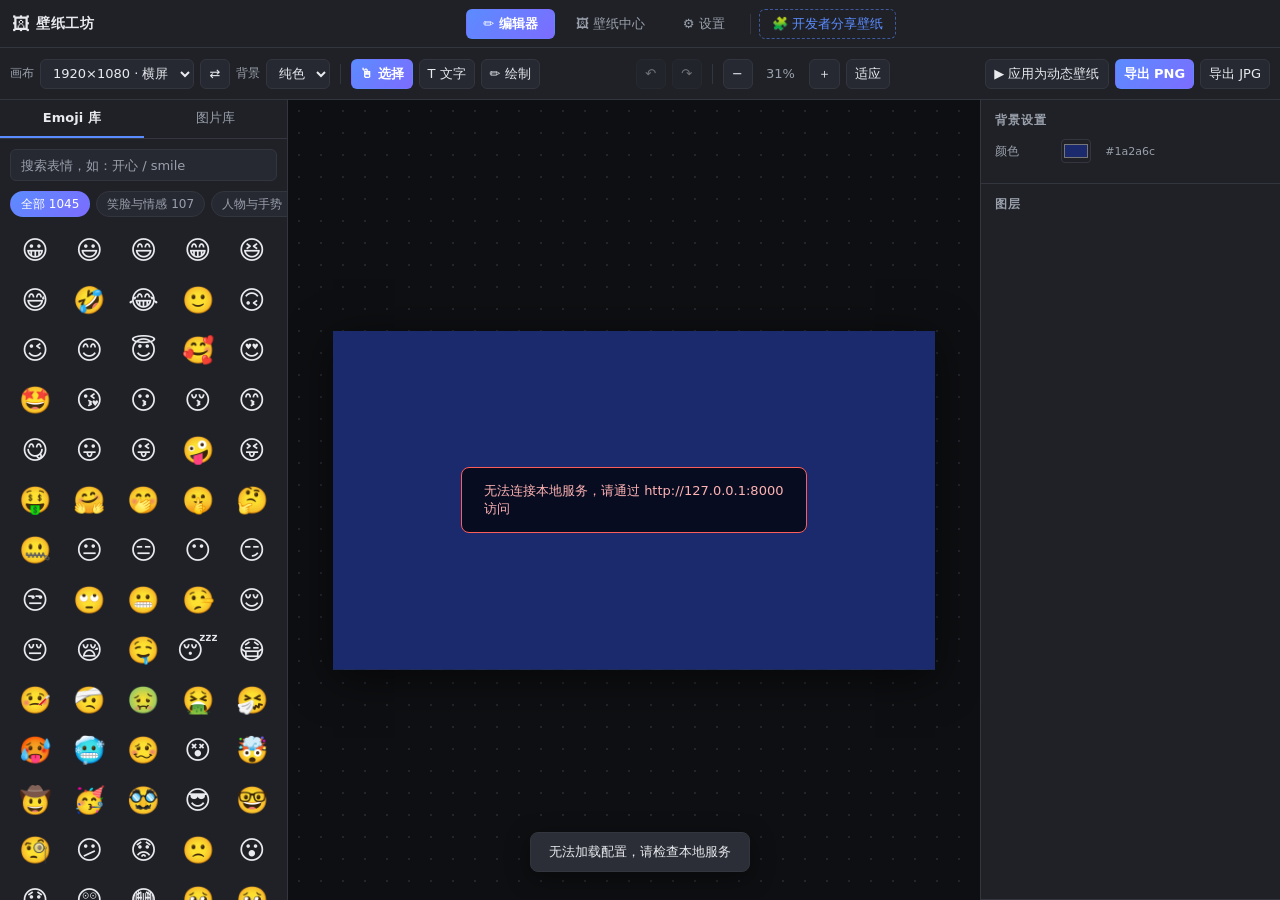
==== static/index.html @ 8f5f18d7 "init: 壁纸工坊工程基线（文字/绘制工具、动态切换、内置素材生成、渐变提速、冒烟测试）" ====
<!DOCTYPE html>
<html lang="zh-CN">
<head>
<meta charset="UTF-8">
<meta name="viewport" content="width=device-width, initial-scale=1.0">
<title>桌面壁纸制作工具</title>
<link rel="stylesheet" href="style.css">
</head>
<body>
<header id="topbar">
  <div class="tb-group tb-left">
    <span class="app-logo">🖼</span>
    <span class="app-title">壁纸工坊</span>
  </div>
  <nav id="pageNav">
    <button class="page-tab active" data-page="editor">✏️ 编辑器</button>
    <button class="page-tab" data-page="wallpaper">🖼 壁纸中心</button>
    <button class="page-tab" data-page="settings">⚙️ 设置</button>
    <span class="tb-sep"></span>
    <a id="devShareBtn" class="page-link" title="在系统浏览器打开开发者分享壁纸库">🧩 开发者分享壁纸</a>
  </nav>
  <div class="tb-group tb-right">
    <span id="dynStatus" class="dyn-status" hidden></span>
  </div>
</header>

<!-- ==================== 页面一：编辑器 ==================== -->
<div class="page active" id="pageEditor">
  <header id="toolbar">
    <div class="tb-group tb-left">
      <label class="tb-label" for="canvasSize">画布</label>
      <select id="canvasSize" title="画布尺寸"></select>
      <button id="btnSwap" class="tb-btn" title="横竖互换">⇄</button>
      <label class="tb-label" for="bgType">背景</label>
      <select id="bgType" title="背景类型">
        <option value="solid">纯色</option>
        <option value="gradient">渐变</option>
        <option value="image">图片</option>
        <option value="transparent">透明</option>
      </select>
      <span class="tb-sep"></span>
      <button id="selToolBtn" class="tb-btn tool-btn active" data-tool="select" title="选择/移动">🖱 选择</button>
      <button id="textToolBtn" class="tb-btn tool-btn" data-tool="text" title="点击画布添加文字">T 文字</button>
      <button id="brushToolBtn" class="tb-btn tool-btn" data-tool="brush" title="自由绘制">✏ 绘制</button>
    </div>

    <div class="tb-group tb-center">
      <button id="undoBtn" class="tb-btn" title="撤销 Ctrl+Z" disabled>↶</button>
      <button id="redoBtn" class="tb-btn" title="重做 Ctrl+Shift+Z" disabled>↷</button>
      <span class="tb-sep"></span>
      <button id="zoomOutBtn" class="tb-btn" title="缩小">−</button>
      <span id="zoomLabel" class="tb-zoom">100%</span>
      <button id="zoomInBtn" class="tb-btn" title="放大">＋</button>
      <button id="zoomFitBtn" class="tb-btn" title="适应窗口">适应</button>
    </div>

    <div class="tb-group tb-right">
      <button id="dynApplyBtn" class="tb-btn" title="把当前画布作为动态壁纸应用到桌面">▶ 应用为动态壁纸</button>
      <button id="exportPngBtn" class="tb-btn primary">导出 PNG</button>
      <button id="exportJpgBtn" class="tb-btn">导出 JPG</button>
    </div>
  </header>

  <main id="layout">
    <aside id="leftPanel">
      <div class="tabs">
        <button class="tab active" data-tab="emoji">Emoji 库</button>
        <button class="tab" data-tab="images">图片库</button>
      </div>

      <div id="emojiTab" class="tab-pane active">
        <div class="search-box">
          <input id="emojiSearch" type="search" placeholder="搜索表情，如：开心 / smile">
        </div>
        <nav id="emojiCats" class="cats"></nav>
        <div id="emojiGrid" class="emoji-grid"></div>
      </div>

      <div id="imagesTab" class="tab-pane">
        <div class="img-actions">
          <button id="uploadBtn" class="btn primary block">＋ 加入图片</button>
          <input type="file" id="fileInput" multiple accept="image/png,image/jpeg,image/webp,image/gif" hidden>
        </div>
        <div id="imgGrid" class="img-grid"></div>
        <div id="imgEmpty" class="empty-tip" hidden>还没有图片素材<br>点击上方「加入图片」导入本地图片</div>
      </div>
    </aside>

    <section id="canvasArea">
      <div id="canvasWrap">
        <canvas id="canvas"></canvas>
      </div>
      <div id="canvasHint" hidden></div>
    </section>

    <aside id="rightPanel">
      <section class="rp-section">
        <h3>背景设置</h3>
        <div id="bgSolidCtl" class="ctl">
          <div class="row">
            <label>颜色</label>
            <input type="color" id="bgColor" value="#1a2a6c">
            <span class="hex" id="bgColorHex">#1a2a6c</span>
          </div>
        </div>
        <div id="bgGradientCtl" class="ctl" hidden>
          <div class="row">
            <label>颜色 1</label>
            <input type="color" id="bgGrad1" value="#ff9966">
            <span class="hex" id="bgGrad1Hex">#ff9966</span>
          </div>
          <div class="row">
            <label>颜色 2</label>
            <input type="color" id="bgGrad2" value="#ff5e62">
            <span class="hex" id="bgGrad2Hex">#ff5e62</span>
          </div>
          <div class="row">
            <label>角度</label>
            <input type="range" id="bgGradAngle" min="0" max="360" value="135">
            <span class="val" id="bgGradAngleVal">135°</span>
          </div>
        </div>
        <div id="bgImageCtl" class="ctl" hidden>
          <p class="hint">点击下方图片设为壁纸背景</p>
          <div id="bgImgPick" class="bg-pick"></div>
          <button id="bgImgClear" class="btn link" hidden>清除背景图</button>
        </div>
      </section>

      <section class="rp-section" id="propSection" hidden>
        <h3>元素属性</h3>
        <div id="textCtl" hidden>
          <div class="row">
            <textarea id="textContent" rows="3" placeholder="输入文字，支持多行换行"></textarea>
          </div>
          <div class="row">
            <label>字体</label>
            <select id="textFont" class="sel grow">
              <option value="Microsoft YaHei">微软雅黑</option>
              <option value="SimSun">宋体</option>
              <option value="SimHei">黑体</option>
              <option value="KaiTi">楷体</option>
              <option value="Arial">Arial</option>
              <option value="Georgia">Georgia</option>
            </select>
          </div>
          <div class="row">
            <label>颜色</label>
            <input type="color" id="textColor" value="#ffffff">
            <span class="hex" id="textColorHex">#ffffff</span>
          </div>
          <div class="row">
            <label>对齐</label>
            <div class="seg" id="textAlign">
              <button data-align="left" class="active">左</button>
              <button data-align="center">中</button>
              <button data-align="right">右</button>
            </div>
          </div>
          <div class="row">
            <label>样式</label>
            <label class="check"><input type="checkbox" id="textBold"> 粗体</label>
            <label class="check"><input type="checkbox" id="textItalic"> 斜体</label>
          </div>
          <div class="row">
            <label>行距</label>
            <input type="range" id="textLineHeight" min="80" max="200" value="120">
            <span class="val" id="textLineHeightVal">120%</span>
          </div>
        </div>
        <div class="row">
          <label id="propSizeLabel">大小</label>
          <input type="range" id="propSize" min="20" max="800" value="200">
          <span class="val" id="propSizeVal">200</span>
        </div>
        <div class="row">
          <label>旋转</label>
          <input type="range" id="propRot" min="0" max="360" value="0">
          <span class="val" id="propRotVal">0°</span>
        </div>
        <div class="row">
          <label>不透明度</label>
          <input type="range" id="propOpacity" min="5" max="100" value="100">
          <span class="val" id="propOpacityVal">100%</span>
        </div>
        <button id="propDelete" class="btn danger block">删除该元素</button>
      </section>

      <section class="rp-section" id="brushCtl" hidden>
        <h3>笔刷设置</h3>
        <div class="seg" id="brushType">
          <button data-brush="pencil" class="active">铅笔</button>
          <button data-brush="marker">马克笔</button>
          <button data-brush="spray">喷枪</button>
          <button data-brush="highlighter">荧光笔</button>
        </div>
        <div class="row" style="margin-top:8px">
          <label>粗细</label>
          <input type="range" id="brushSize" min="2" max="200" value="12">
          <span class="val" id="brushSizeVal">12</span>
        </div>
        <div class="row">
          <label>颜色</label>
          <input type="color" id="brushColor" value="#ff5e62">
          <span class="hex" id="brushColorHex">#ff5e62</span>
        </div>
        <div class="row">
          <label>不透明度</label>
          <input type="range" id="brushOpacity" min="5" max="100" value="80">
          <span class="val" id="brushOpacityVal">80%</span>
        </div>
      </section>

      <section class="rp-section grow">
        <h3>图层 <span id="layerCount" class="count"></span></h3>
        <div id="layerList" class="layer-list"></div>
        <div id="layerEmpty" class="empty-tip" hidden>画布还是空的<br>点击左侧的 Emoji 或图片开始创作</div>
      </section>
    </aside>
  </main>
</div>

<!-- ==================== 页面二：壁纸中心 ==================== -->
<div class="page" id="pageWallpaper">
  <div class="wp-scroll">
    <section class="wp-section">
      <div class="sec-head">
        <h2>动态壁纸</h2>
        <span class="hint">在桌面后台实时播放的动画壁纸，支持节能暂停</span>
      </div>
      <div id="dynCards" class="dyn-cards"></div>
      <div id="dynNone" class="empty-tip" hidden>没有可用模板</div>
    </section>

    <section class="wp-section">
      <div class="sec-head">
        <h2>壁纸库 <span id="libCount" class="count"></span></h2>
        <span class="hint">内置精选 + 本地导入，点击卡片即可设为桌面壁纸</span>
      </div>
      <div class="wp-toolbar">
        <button id="genBtn" class="btn primary">✦ 生成精选壁纸</button>
        <button id="importBtn" class="btn">＋ 导入图片</button>
        <input type="file" id="wpFileInput" accept="image/png,image/jpeg,image/webp,image/gif,image/bmp" multiple hidden>
        <button id="nextBtn" class="btn">⏭ 立即切换</button>
        <button id="searchBtn" class="btn">🔍 以图搜图</button>
        <span class="tb-sep"></span>
        <label class="tb-label" for="wpMode">显示模式</label>
        <select id="wpMode" class="sel">
          <option value="fit">适应</option>
          <option value="fill">填充</option>
          <option value="center">居中</option>
          <option value="stretch">拉伸</option>
          <option value="span">跨屏拼接</option>
        </select>
      </div>
      <div id="wpGrid" class="wp-grid"></div>
      <div id="wpEmpty" class="empty-tip" hidden>
        壁纸库还是空的<br>点击「生成精选壁纸」或「导入图片」开始
      </div>
    </section>
  </div>
</div>

<!-- ==================== 页面三：设置 ==================== -->
<div class="page" id="pageSettings">
  <div class="st-scroll">
    <section class="st-card">
      <h2>定时切换壁纸</h2>
      <div class="st-row">
        <label class="switch-row"><input type="checkbox" id="schedEnabled"><span>启用定时切换</span></label>
      </div>
      <div class="st-row">
        <label>切换间隔</label>
        <input type="number" id="schedInterval" min="1" max="1440" step="1">
        <span class="unit">分钟</span>
      </div>
      <div class="st-row">
        <label>切换顺序</label>
        <select id="schedOrder" class="sel">
          <option value="random">随机</option>
          <option value="sequence">按顺序轮换</option>
        </select>
      </div>
      <div class="st-row">
        <label>壁纸来源</label>
        <select id="schedSource" class="sel">
          <option value="builtin">仅内置精选</option>
          <option value="user">仅用户导入</option>
          <option value="all">全部壁纸</option>
        </select>
      </div>
      <p class="tip">启用后到点自动轮换；壁纸库为空时会自动停用。</p>
    </section>

    <section class="st-card">
      <h2>节能模式</h2>
      <div class="st-row">
        <label class="switch-row"><input type="checkbox" id="psFull"><span>全屏应用时暂停动态壁纸</span></label>
      </div>
      <div class="st-row">
        <label class="switch-row"><input type="checkbox" id="psBattery"><span>电池供电时暂停动态壁纸</span></label>
      </div>
      <p class="tip">暂停仅停止动画渲染，动态壁纸仍保持桌面后台显示。</p>
    </section>

    <section class="st-card">
      <h2>动态壁纸</h2>
      <div class="st-row">
        <label class="switch-row"><input type="checkbox" id="dynPerMonitor"><span>每个显示器独立窗口</span></label>
      </div>
      <div class="st-row">
        <label class="switch-row"><input type="checkbox" id="dynClick"><span>点击穿透（不遮挡桌面操作）</span></label>
      </div>
      <p class="tip">关闭点击穿透后，动态壁纸窗口可接收鼠标事件（用于交互型壁纸）。</p>
    </section>

    <section class="st-card">
      <h2>壁纸显示</h2>
      <div class="st-row">
        <label>默认显示模式</label>
        <select id="defMode" class="sel">
          <option value="fit">适应</option>
          <option value="fill">填充</option>
          <option value="center">居中</option>
          <option value="stretch">拉伸</option>
          <option value="span">跨屏拼接</option>
        </select>
      </div>
      <div class="st-row">
        <label>当前壁纸</label>
        <span id="curWall" class="muted">无</span>
      </div>
      <div class="st-row">
        <label>本地服务</label>
        <span class="muted">http://127.0.0.1:8000</span>
      </div>
    </section>
  </div>
</div>

<!-- ==================== 以图搜图弹窗 ==================== -->
<div id="searchModal" class="modal" hidden>
  <div class="modal-box">
    <div class="modal-head">
      <h3>🔍 以图搜图</h3>
      <button id="searchClose" class="modal-x">✕</button>
    </div>
    <p class="hint">上传一张图片，在本机壁纸库中检索相似的壁纸（本地感知哈希，无需联网）</p>
    <div id="searchDrop" class="drop">点击选择或拖入图片</div>
    <input type="file" id="searchFile" accept="image/*" hidden>
    <div id="searchBusy" class="empty-tip" hidden>检索中…</div>
    <div id="searchResults" class="search-results"></div>
  </div>
</div>

<div id="toast"></div>

<script src="emoji_data.js"></script>
<script src="editor-render.js"></script>
<script src="app.js"></script>
<script src="wallpaper.js"></script>
</body>
</html>
---- static/style.css ----
/* 桌面壁纸制作工具 - 界面样式（深色设计工具风） */
:root {
  --bg: #17181c;
  --panel: #1f2127;
  --panel-2: #262932;
  --border: #33363f;
  --text: #e8eaee;
  --muted: #9aa0ab;
  --accent: #5b8cff;
  --accent-2: #7c6cff;
  --danger: #ff5c5c;
  --ok: #3fbf7f;
  --warn: #ffb454;
  --toolbar-h: 52px;
  --topbar-h: 48px;
  --radius: 8px;
}

* { box-sizing: border-box; margin: 0; padding: 0; }
[hidden] { display: none !important; }

html, body {
  height: 100%;
  overflow: hidden;
  font-family: "Segoe UI", "Microsoft YaHei", "PingFang SC", system-ui, sans-serif;
  font-size: 13px;
  color: var(--text);
  background: var(--bg);
  user-select: none;
}

button {
  font-family: inherit;
  font-size: inherit;
  color: inherit;
  background: none;
  border: none;
  cursor: pointer;
}
button:disabled { opacity: .4; cursor: not-allowed; }
input, select { font-family: inherit; font-size: inherit; color: inherit; }
input[type="range"] { accent-color: var(--accent); }
input[type="color"] {
  width: 30px; height: 24px; padding: 0; border: 1px solid var(--border);
  border-radius: 4px; background: none; cursor: pointer;
}

/* ---------- 顶部全局栏 ---------- */
#topbar {
  height: var(--topbar-h);
  display: flex;
  align-items: center;
  justify-content: space-between;
  gap: 8px;
  padding: 0 12px;
  background: var(--panel);
  border-bottom: 1px solid var(--border);
  position: relative;
  z-index: 30;
}
#pageNav { display: flex; gap: 4px; align-items: center; }
.page-tab {
  height: 30px; padding: 0 16px;
  border-radius: 6px; color: var(--muted); font-size: 13px;
  border: 1px solid transparent;
}
.page-tab:hover { color: var(--text); background: var(--panel-2); }
.page-tab.active {
  background: linear-gradient(135deg, var(--accent), var(--accent-2));
  color: #fff; font-weight: 600;
}
.page-link {
  height: 30px; padding: 0 12px;
  display: inline-flex; align-items: center;
  border-radius: 6px; font-size: 13px;
  color: var(--accent); border: 1px dashed rgba(91,140,255,.55);
  cursor: pointer; text-decoration: none;
  transition: background .12s, border-color .12s;
}
.page-link:hover { background: rgba(91,140,255,.12); border-color: var(--accent); }
.dyn-status {
  font-size: 12px; color: var(--muted);
  padding: 4px 12px; border: 1px solid var(--border); border-radius: 13px;
  white-space: nowrap;
}
.dyn-status.running { color: var(--ok); border-color: rgba(63,191,127,.45); }
.dyn-status.paused { color: var(--warn); border-color: rgba(255,180,84,.45); }

/* ---------- 页面切换 ---------- */
.page { display: none; height: calc(100vh - var(--topbar-h)); }
.page.active { display: flex; flex-direction: column; }
#pageWallpaper.active, #pageSettings.active { display: block; }

/* ---------- 顶部工具栏 ---------- */
#toolbar {
  height: var(--toolbar-h);
  display: flex;
  align-items: center;
  justify-content: space-between;
  gap: 8px;
  padding: 0 10px;
  background: var(--panel);
  border-bottom: 1px solid var(--border);
  z-index: 20;
  position: relative;
}
.tb-group { display: flex; align-items: center; gap: 6px; }
.tb-left { flex: 0 0 auto; }
.tb-center { flex: 1; justify-content: center; }
.tb-right { flex: 0 0 auto; }

.app-logo { font-size: 18px; }
.app-title { font-weight: 700; font-size: 14px; letter-spacing: .5px; }
.tb-sep { width: 1px; height: 20px; background: var(--border); margin: 0 4px; }
.tb-label { color: var(--muted); font-size: 12px; }

.tb-btn {
  min-width: 30px; height: 30px; padding: 0 8px;
  display: inline-flex; align-items: center; justify-content: center;
  border: 1px solid var(--border); border-radius: 6px;
  background: var(--panel-2); font-size: 13px;
  transition: border-color .12s, background .12s;
}
.tb-btn:hover:not(:disabled) { border-color: var(--accent); }
.tb-btn.primary {
  background: linear-gradient(135deg, var(--accent), var(--accent-2));
  border-color: transparent; font-weight: 600; color: #fff;
}
.tb-btn.tool-btn.active {
  background: linear-gradient(135deg, var(--accent), var(--accent-2));
  border-color: transparent; color: #fff; font-weight: 600;
}
.tb-zoom { min-width: 44px; text-align: center; color: var(--muted); font-variant-numeric: tabular-nums; }

#canvasSize, #bgType {
  height: 30px; padding: 0 8px;
  background: var(--panel-2); border: 1px solid var(--border);
  border-radius: 6px; outline: none; cursor: pointer;
}
#canvasSize:focus, #bgType:focus { border-color: var(--accent); }

/* ---------- 三栏布局 ---------- */
#layout {
  display: flex;
  height: calc(100vh - var(--topbar-h) - var(--toolbar-h));
}

/* ---------- 左侧素材面板 ---------- */
#leftPanel {
  width: 288px; flex: 0 0 288px;
  display: flex; flex-direction: column;
  background: var(--panel);
  border-right: 1px solid var(--border);
}

.tabs { display: flex; border-bottom: 1px solid var(--border); }
.tab {
  flex: 1; height: 38px; font-size: 13px; color: var(--muted);
  border-bottom: 2px solid transparent;
}
.tab:hover { color: var(--text); }
.tab.active { color: var(--text); border-bottom-color: var(--accent); font-weight: 600; }

.tab-pane { flex: 1; display: none; flex-direction: column; min-height: 0; }
.tab-pane.active { display: flex; }

.search-box { padding: 10px; }
#emojiSearch {
  width: 100%; height: 32px; padding: 0 10px;
  background: var(--panel-2); border: 1px solid var(--border);
  border-radius: 6px; outline: none;
}
#emojiSearch:focus { border-color: var(--accent); }
#emojiSearch::placeholder { color: var(--muted); }

.cats {
  display: flex; gap: 6px; padding: 0 10px 8px;
  overflow-x: auto; flex: 0 0 auto;
  scrollbar-width: thin;
}
.cat-chip {
  flex: 0 0 auto; height: 26px; padding: 0 10px;
  border: 1px solid var(--border); border-radius: 13px;
  background: var(--panel-2); color: var(--muted); font-size: 12px;
  white-space: nowrap;
}
.cat-chip:hover { color: var(--text); border-color: var(--accent); }
.cat-chip.active { background: linear-gradient(135deg, var(--accent), var(--accent-2)); color: #fff; border-color: transparent; }

.emoji-grid {
  flex: 1; overflow-y: auto; padding: 2px 10px 14px;
  display: grid; grid-template-columns: repeat(auto-fill, minmax(44px, 1fr));
  gap: 4px; align-content: start;
}
.emoji-cell {
  height: 46px; display: flex; align-items: center; justify-content: center;
  font-size: 26px; border-radius: 8px;
  transition: background .1s, transform .1s;
}
.emoji-cell:hover { background: var(--panel-2); transform: scale(1.12); }

/* 图片库 */
.img-actions { padding: 10px; }
.btn { border-radius: 6px; padding: 0 12px; height: 32px; display: inline-flex; align-items: center; justify-content: center; }
.btn.primary {
  background: linear-gradient(135deg, var(--accent), var(--accent-2));
  color: #fff; font-weight: 600;
}
.btn.block { width: 100%; }
.btn.danger { background: transparent; border: 1px solid var(--danger); color: var(--danger); }
.btn.danger:hover, .btn.danger.armed { background: var(--danger); color: #fff; }
.btn.link { color: var(--muted); text-decoration: underline; padding: 0; height: auto; }
.btn.link:hover { color: var(--danger); }
.btn.small { height: 24px; padding: 0 8px; font-size: 12px; }

.img-grid {
  flex: 1; overflow-y: auto; padding: 0 10px 14px;
  display: grid; grid-template-columns: 1fr 1fr; gap: 8px; align-content: start;
}
.img-card {
  background: var(--panel-2); border: 1px solid var(--border);
  border-radius: var(--radius); overflow: hidden; cursor: pointer;
  transition: border-color .12s;
}
.img-card:hover { border-color: var(--accent); }
.img-card .thumb {
  height: 74px; display: flex; align-items: center; justify-content: center;
  background: repeating-conic-gradient(#262a31 0% 25%, #1f2228 0% 50%) 0 0 / 14px 14px;
}
.img-card .thumb img { max-width: 88%; max-height: 88%; object-fit: contain; }
.img-card .meta { display: flex; align-items: center; gap: 4px; padding: 5px 6px; }
.img-card .meta .name {
  flex: 1; overflow: hidden; text-overflow: ellipsis; white-space: nowrap;
  font-size: 11px; color: var(--muted);
}
.img-card .meta .mini {
  flex: 0 0 auto; border: 1px solid var(--border); border-radius: 4px;
  width: 22px; height: 22px; font-size: 11px; color: var(--muted);
  display: inline-flex; align-items: center; justify-content: center;
}
.img-card .meta .mini:hover { color: var(--text); border-color: var(--accent); }
.img-card .meta .mini.del:hover, .img-card .meta .mini.del.armed { border-color: var(--danger); color: var(--danger); background: rgba(255,92,92,.12); }

/* ---------- 中间画布区 ---------- */
#canvasArea {
  flex: 1; overflow: auto; position: relative;
  background: #0e0f12;
  background-image: radial-gradient(circle, #23252c 1px, transparent 1px);
  background-size: 22px 22px;
}
#canvasWrap {
  min-width: 100%; min-height: 100%;
  display: flex; align-items: center; justify-content: center;
  padding: 40px;
}
#canvas {
  display: block;
  background: repeating-conic-gradient(#30333b 0% 25%, #26292f 0% 50%) 0 0 / 22px 22px;
  box-shadow: 0 8px 40px rgba(0,0,0,.55);
  touch-action: none;
}

/* ---------- 右侧面板 ---------- */
#rightPanel {
  width: 300px; flex: 0 0 300px;
  display: flex; flex-direction: column;
  background: var(--panel);
  border-left: 1px solid var(--border);
  overflow-y: auto;
}
.rp-section { padding: 12px 14px; border-bottom: 1px solid var(--border); }
.rp-section.grow { flex: 1; min-height: 140px; overflow-y: auto; }
.rp-section h3 {
  font-size: 12px; font-weight: 600; color: var(--muted);
  text-transform: uppercase; letter-spacing: 1px; margin-bottom: 10px;
}
.rp-section h3 .count { color: var(--accent); }

.row { display: flex; align-items: center; gap: 8px; margin-bottom: 8px; }
.row label { width: 58px; flex: 0 0 58px; color: var(--muted); font-size: 12px; }
.row input[type="range"] { flex: 1; }
.row .hex, .row .val { width: 56px; text-align: right; color: var(--muted); font-size: 11px; font-variant-numeric: tabular-nums; }
.hint { color: var(--muted); font-size: 12px; margin-bottom: 8px; }

/* ---------- 文字 / 笔刷控件 ---------- */
#textCtl textarea {
  width: 100%; min-height: 62px; resize: vertical;
  background: var(--panel-2); border: 1px solid var(--border);
  border-radius: 6px; padding: 8px; color: var(--text); outline: none;
  font-family: inherit; line-height: 1.5;
}
#textCtl textarea:focus { border-color: var(--accent); }
.sel.grow { flex: 1; }
.seg { display: flex; gap: 4px; }
.seg button {
  flex: 1; height: 26px; padding: 0 6px; font-size: 12px;
  border: 1px solid var(--border); border-radius: 6px;
  background: var(--panel-2); color: var(--muted); white-space: nowrap;
}
.seg button:hover { color: var(--text); border-color: var(--accent); }
.seg button.active {
  background: linear-gradient(135deg, var(--accent), var(--accent-2));
  color: #fff; border-color: transparent; font-weight: 600;
}
.check { display: inline-flex; align-items: center; gap: 4px; color: var(--muted); font-size: 12px; cursor: pointer; }
.check input { accent-color: var(--accent); }

.bg-pick {
  display: grid; grid-template-columns: 1fr 1fr 1fr; gap: 6px; margin-bottom: 8px;
}
.bg-pick .item {
  height: 44px; border-radius: 6px; overflow: hidden;
  border: 2px solid var(--border); cursor: pointer;
  background: repeating-conic-gradient(#262a31 0% 25%, #1f2228 0% 50%) 0 0 / 12px 12px;
}
.bg-pick .item img { width: 100%; height: 100%; object-fit: cover; }
.bg-pick .item.active { border-color: var(--accent); }

.layer-list { display: flex; flex-direction: column; gap: 4px; }
.layer-item {
  display: flex; align-items: center; gap: 8px;
  padding: 6px 8px; border-radius: 6px;
  border: 1px solid transparent; cursor: pointer;
  background: var(--panel-2);
}
.layer-item:hover { border-color: var(--border); }
.layer-item.active { border-color: var(--accent); background: rgba(91,140,255,.1); }
.layer-item .thumb {
  width: 26px; height: 26px; flex: 0 0 26px;
  display: flex; align-items: center; justify-content: center;
  font-size: 18px; border-radius: 4px; overflow: hidden;
  background: #1b1d22;
}
.layer-item .thumb img { max-width: 100%; max-height: 100%; object-fit: contain; }
.layer-item .thumb .lay-ico.t { font-size: 13px; font-weight: 700; color: var(--accent); }
.layer-item .thumb .lay-ico.b { width: 12px; height: 12px; border-radius: 50%; border: 1px solid rgba(255,255,255,.35); }
.layer-item .name {
  flex: 1; overflow: hidden; text-overflow: ellipsis; white-space: nowrap;
  font-size: 12px; color: var(--text);
}
.layer-item .ops { display: flex; gap: 2px; }
.layer-item .ops button {
  width: 22px; height: 22px; border-radius: 4px; font-size: 11px;
  color: var(--muted); border: 1px solid transparent;
}
.layer-item .ops button:hover { color: var(--text); border-color: var(--border); }
.layer-item .ops button.del:hover, .layer-item .ops button.del.armed {
  color: var(--danger); border-color: var(--danger);
}

.empty-tip {
  padding: 22px 10px; text-align: center; color: var(--muted);
  font-size: 12px; line-height: 1.8;
}

#canvasHint {
  position: absolute; left: 50%; top: 50%; transform: translate(-50%, -50%);
  padding: 14px 22px; background: rgba(0,0,0,.7);
  border: 1px solid var(--danger); border-radius: 8px; color: #ffb3b3; font-size: 13px;
}

/* ---------- Toast ---------- */
#toast {
  position: fixed; left: 50%; bottom: 28px; transform: translate(-50%, 16px);
  max-width: 80vw; padding: 10px 18px;
  background: #2b2e36; color: var(--text);
  border: 1px solid var(--border); border-radius: 8px;
  font-size: 13px; box-shadow: 0 6px 24px rgba(0,0,0,.4);
  opacity: 0; pointer-events: none; transition: opacity .2s, transform .2s;
  z-index: 100; word-break: break-all;
}
#toast.show { opacity: 1; transform: translate(-50%, 0); }

/* ---------- 滚动条 ---------- */
::-webkit-scrollbar { width: 9px; height: 9px; }
::-webkit-scrollbar-thumb { background: #3a3d46; border-radius: 5px; }
::-webkit-scrollbar-thumb:hover { background: #4a4e58; }
::-webkit-scrollbar-track { background: transparent; }

/* ==================== 壁纸中心 ==================== */
.wp-scroll { height: 100%; overflow-y: auto; padding: 18px 22px 46px; }
.wp-section { margin-bottom: 28px; }
.sec-head { display: flex; align-items: baseline; gap: 10px; margin-bottom: 12px; }
.sec-head h2 { font-size: 16px; font-weight: 700; }
.sec-head .count { color: var(--accent); }
.sec-head .hint { color: var(--muted); font-size: 12px; }

.dyn-cards { display: grid; grid-template-columns: repeat(auto-fill, minmax(210px, 1fr)); gap: 12px; }
.dyn-card {
  background: var(--panel); border: 1px solid var(--border);
  border-radius: 10px; overflow: hidden;
  transition: border-color .12s;
}
.dyn-card.running { border-color: var(--accent); box-shadow: 0 0 0 1px var(--accent) inset; }
.dyn-card .preview { height: 118px; background: #0b0d16; position: relative; }
.dyn-card .preview iframe { width: 100%; height: 100%; border: 0; pointer-events: none; display: block; }
.dyn-card .tag {
  position: absolute; right: 6px; top: 6px;
  font-size: 10px; padding: 1px 8px; border-radius: 9px;
  background: rgba(63,191,127,.9); color: #fff;
}
.dyn-card .meta { padding: 8px 10px 2px; }
.dyn-card .meta .name { font-weight: 600; font-size: 13px; }
.dyn-card .meta .desc { color: var(--muted); font-size: 11px; margin-top: 2px; }
.dyn-card .ops { display: flex; gap: 6px; padding: 8px 10px 10px; }
.dyn-card .ops .btn { flex: 1; height: 28px; font-size: 12px; }

.wp-toolbar {
  display: flex; align-items: center; gap: 8px; flex-wrap: wrap;
  margin-bottom: 14px; padding: 10px 12px;
  background: var(--panel); border: 1px solid var(--border); border-radius: 10px;
}
.sel {
  height: 32px; padding: 0 8px;
  background: var(--panel-2); border: 1px solid var(--border);
  border-radius: 6px; outline: none; cursor: pointer;
}
.sel:focus { border-color: var(--accent); }

.wp-grid { display: grid; grid-template-columns: repeat(auto-fill, minmax(190px, 1fr)); gap: 12px; }
.wp-card {
  background: var(--panel); border: 1px solid var(--border);
  border-radius: 10px; overflow: hidden;
  transition: border-color .12s;
}
.wp-card:hover { border-color: var(--accent); }
.wp-card .thumb {
  height: 108px; cursor: pointer;
  display: flex; align-items: center; justify-content: center;
  background: repeating-conic-gradient(#262a31 0% 25%, #1f2228 0% 50%) 0 0 / 14px 14px;
}
.wp-card .thumb img { width: 100%; height: 100%; object-fit: cover; display: block; }
.wp-card .meta { display: flex; align-items: center; gap: 6px; padding: 7px 9px 5px; }
.wp-card .badge {
  flex: 0 0 auto; font-size: 10px; padding: 1px 7px; border-radius: 8px;
}
.wp-card .badge.builtin { background: rgba(91,140,255,.16); color: var(--accent); }
.wp-card .badge.user { background: rgba(63,191,127,.16); color: var(--ok); }
.wp-card .name {
  flex: 1; overflow: hidden; text-overflow: ellipsis; white-space: nowrap;
  font-size: 12px;
}
.wp-card .ops { display: flex; gap: 6px; padding: 0 9px 9px; }
.wp-card .ops .btn { flex: 1; height: 26px; font-size: 12px; padding: 0 6px; }
.btn.ghost { background: var(--panel-2); border: 1px solid var(--border); }
.btn.ghost:hover { border-color: var(--accent); }
.btn.ghost.danger { color: var(--danger); }
.btn.ghost.danger:hover { border-color: var(--danger); background: rgba(255,92,92,.1); }

/* ==================== 设置页 ==================== */
.st-scroll { height: 100%; overflow-y: auto; padding: 20px 22px 50px; max-width: 760px; }
.st-card {
  background: var(--panel); border: 1px solid var(--border);
  border-radius: 10px; padding: 16px 18px; margin-bottom: 14px;
}
.st-card h2 { font-size: 14px; margin-bottom: 14px; }
.st-row { display: flex; align-items: center; gap: 10px; margin-bottom: 12px; }
.st-row > label:first-child { width: 88px; flex: 0 0 88px; color: var(--muted); font-size: 12px; }
.st-row .sel { flex: 0 0 190px; }
.st-row input[type="number"] {
  width: 96px; height: 30px; padding: 0 8px;
  background: var(--panel-2); border: 1px solid var(--border);
  border-radius: 6px; outline: none;
}
.st-row input[type="number"]:focus { border-color: var(--accent); }
.st-row .unit { color: var(--muted); font-size: 12px; }
.st-row .muted { color: var(--muted); font-size: 12px; }
.switch-row { display: flex; align-items: center; gap: 8px; cursor: pointer; color: var(--text); }
.switch-row input { accent-color: var(--accent); width: 15px; height: 15px; }
.tip { color: var(--muted); font-size: 11px; margin-top: 4px; line-height: 1.7; }

/* ==================== 弹窗 ==================== */
.modal {
  position: fixed; inset: 0;
  background: rgba(0,0,0,.55);
  display: flex; align-items: center; justify-content: center;
  z-index: 90;
}
.modal-box {
  width: 580px; max-width: 92vw; max-height: 86vh;
  background: var(--panel); border: 1px solid var(--border);
  border-radius: 12px; padding: 16px 18px; overflow: auto;
}
.modal-head { display: flex; align-items: center; justify-content: space-between; margin-bottom: 8px; }
.modal-head h3 { font-size: 15px; }
.modal-x {
  width: 28px; height: 28px; border-radius: 6px;
  color: var(--muted); font-size: 14px;
}
.modal-x:hover { color: var(--text); background: var(--panel-2); }
.drop {
  height: 110px; border: 1.5px dashed var(--border); border-radius: 8px;
  display: flex; align-items: center; justify-content: center;
  color: var(--muted); font-size: 13px; cursor: pointer;
  transition: border-color .12s, color .12s;
}
.drop:hover, .drop.drag { border-color: var(--accent); color: var(--text); }
.search-results {
  display: grid; grid-template-columns: repeat(auto-fill, minmax(150px, 1fr));
  gap: 10px; margin-top: 14px;
}
.search-item {
  background: var(--panel-2); border: 1px solid var(--border);
  border-radius: 8px; overflow: hidden; cursor: pointer;
  transition: border-color .12s;
}
.search-item:hover { border-color: var(--accent); }
.search-item .thumb {
  height: 84px;
  background: repeating-conic-gradient(#262a31 0% 25%, #1f2228 0% 50%) 0 0 / 12px 12px;
}
.search-item .thumb img { width: 100%; height: 100%; object-fit: cover; display: block; }
.search-item .meta { display: flex; align-items: center; justify-content: space-between; gap: 6px; padding: 6px 8px; }
.search-item .name { flex: 1; overflow: hidden; text-overflow: ellipsis; white-space: nowrap; font-size: 12px; }
.search-item .dist { font-size: 10px; color: var(--muted); font-variant-numeric: tabular-nums; }
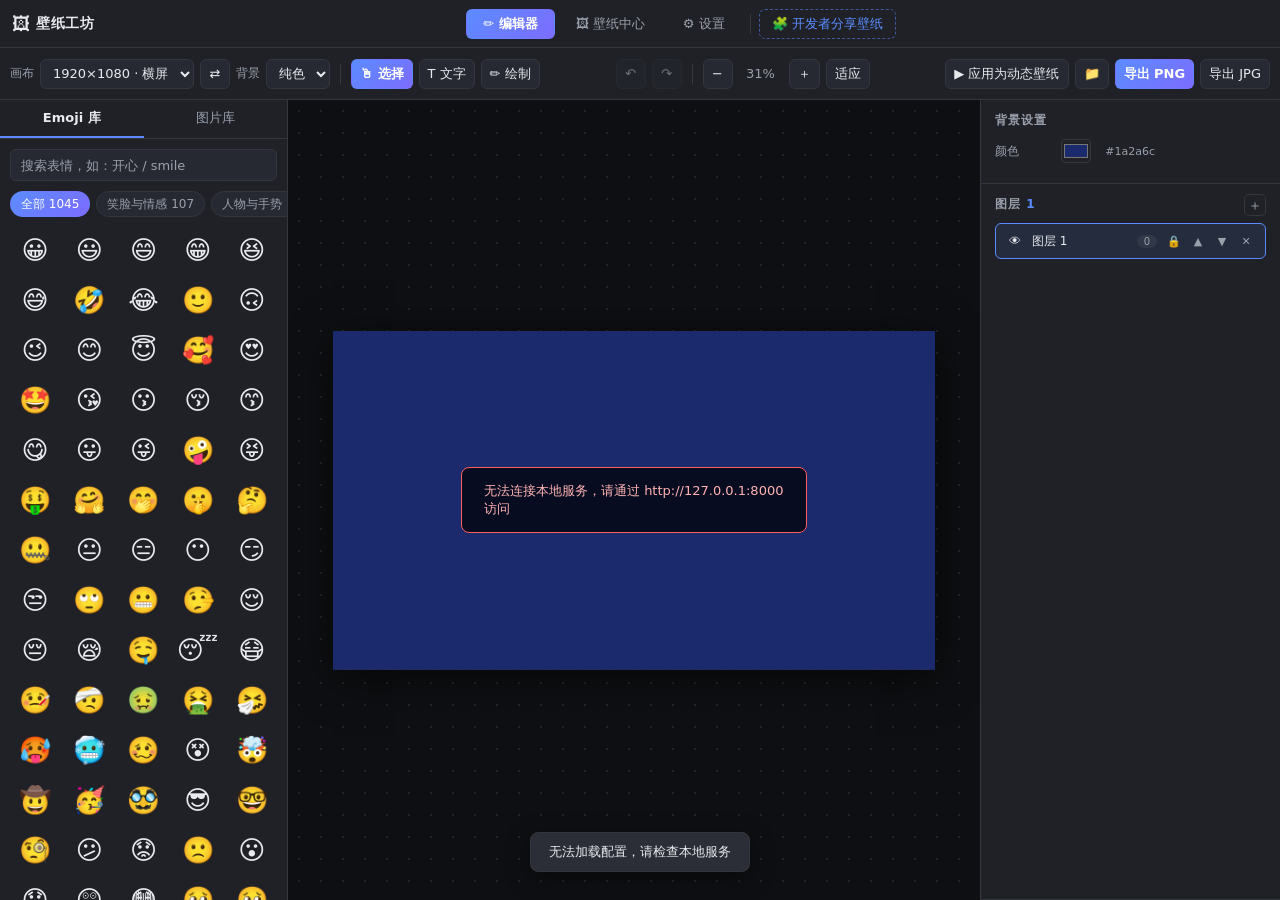
==== commit d208b840: "feat: 壁纸中心三页签与完整壁纸 API；docs: 新增 README 与依赖清单 - 前端重构为编辑器/壁纸中心/设置三页签，新增动态壁纸模板与内置精选浏览 - server.py 扩展壁纸库" ====
--- a/static/index.html
+++ b/static/index.html
@@ -56,6 +56,7 @@
 
     <div class="tb-group tb-right">
       <button id="dynApplyBtn" class="tb-btn" title="把当前画布作为动态壁纸应用到桌面">▶ 应用为动态壁纸</button>
+      <button id="exportPathBtn" class="tb-btn" title="设置导出位置（默认：assets/exports）">📁</button>
       <button id="exportPngBtn" class="tb-btn primary">导出 PNG</button>
       <button id="exportJpgBtn" class="tb-btn">导出 JPG</button>
     </div>
@@ -212,9 +213,11 @@
       </section>
 
       <section class="rp-section grow">
-        <h3>图层 <span id="layerCount" class="count"></span></h3>
+        <h3>图层 <span id="layerCount" class="count"></span>
+          <button id="layerAddBtn" class="mini" title="新建图层（Ctrl+Shift+N）">＋</button>
+        </h3>
         <div id="layerList" class="layer-list"></div>
-        <div id="layerEmpty" class="empty-tip" hidden>画布还是空的<br>点击左侧的 Emoji 或图片开始创作</div>
+        <div id="layerEmpty" class="empty-tip" hidden>还没有图层<br>点击「＋」新建，或从左侧加入元素</div>
       </section>
     </aside>
   </main>
@@ -353,6 +356,35 @@
   </div>
 </div>
 
+<!-- ==================== 导出位置设置弹窗 ==================== -->
+<div id="pathModal" class="modal" hidden>
+  <div class="modal-box">
+    <div class="modal-head">
+      <h3>📁 导出位置设置</h3>
+      <button id="pathClose" class="modal-x">✕</button>
+    </div>
+    <p class="hint">导出的 PNG/JPG 将保存到你指定的文件夹；未设置时使用默认导出目录。</p>
+    <div class="path-opt">
+      <label class="check"><input type="radio" name="pathMode" value="default" checked> 使用默认位置</label>
+      <label class="check"><input type="radio" name="pathMode" value="custom"> 自定义位置</label>
+    </div>
+    <div id="pathCustom" hidden>
+      <div class="path-row">
+        <input id="pathInput" type="text" spellcheck="false"
+               placeholder="例如 D:\壁纸导出 或 %USERPROFILE%\Pictures\壁纸" autocomplete="off">
+        <button id="pathBrowseBtn" class="btn">浏览…</button>
+      </div>
+      <label class="check"><input type="checkbox" id="pathAutoCreate" checked> 目录不存在时自动创建</label>
+    </div>
+    <div id="pathStatus" class="path-status"></div>
+    <div id="pathError" class="path-error" hidden></div>
+    <div class="path-actions">
+      <button id="pathSaveBtn" class="btn primary">保存</button>
+      <button id="pathCancelBtn" class="btn">取消</button>
+    </div>
+  </div>
+</div>
+
 <div id="toast"></div>
 
 <script src="emoji_data.js"></script>
--- a/static/style.css
+++ b/static/style.css
@@ -130,6 +130,10 @@
   background: linear-gradient(135deg, var(--accent), var(--accent-2));
   border-color: transparent; color: #fff; font-weight: 600;
 }
+.tb-btn.has-path {
+  border-color: var(--accent); color: var(--text);
+  max-width: 300px; overflow: hidden; text-overflow: ellipsis; white-space: nowrap;
+}
 .tb-zoom { min-width: 44px; text-align: center; color: var(--muted); font-variant-numeric: tabular-nums; }
 
 #canvasSize, #bgType {
@@ -318,25 +322,37 @@
 
 .layer-list { display: flex; flex-direction: column; gap: 4px; }
 .layer-item {
-  display: flex; align-items: center; gap: 8px;
+  display: flex; align-items: center; gap: 6px;
   padding: 6px 8px; border-radius: 6px;
   border: 1px solid transparent; cursor: pointer;
   background: var(--panel-2);
 }
 .layer-item:hover { border-color: var(--border); }
 .layer-item.active { border-color: var(--accent); background: rgba(91,140,255,.1); }
-.layer-item .thumb {
-  width: 26px; height: 26px; flex: 0 0 26px;
-  display: flex; align-items: center; justify-content: center;
-  font-size: 18px; border-radius: 4px; overflow: hidden;
-  background: #1b1d22;
-}
-.layer-item .thumb img { max-width: 100%; max-height: 100%; object-fit: contain; }
-.layer-item .thumb .lay-ico.t { font-size: 13px; font-weight: 700; color: var(--accent); }
-.layer-item .thumb .lay-ico.b { width: 12px; height: 12px; border-radius: 50%; border: 1px solid rgba(255,255,255,.35); }
+.layer-item.hidden { opacity: .75; }
+.layer-item.hidden .name { color: var(--muted); text-decoration: line-through; }
+.layer-item.locked { border-left: 3px solid var(--warn); }
+.layer-item .vis {
+  width: 22px; height: 22px; flex: 0 0 22px;
+  display: inline-flex; align-items: center; justify-content: center;
+  border-radius: 4px; font-size: 12px; color: var(--text);
+}
+.layer-item.hidden .vis { color: var(--muted); }
+.layer-item .vis:hover { background: var(--panel); }
 .layer-item .name {
   flex: 1; overflow: hidden; text-overflow: ellipsis; white-space: nowrap;
   font-size: 12px; color: var(--text);
+}
+.layer-item .cnt {
+  flex: 0 0 auto; min-width: 20px; text-align: center;
+  font-size: 10px; color: var(--muted);
+  background: rgba(255,255,255,.06); border-radius: 8px; padding: 1px 5px;
+  font-variant-numeric: tabular-nums;
+}
+.layer-item input.rename {
+  flex: 1; min-width: 0; padding: 2px 5px;
+  background: var(--panel); border: 1px solid var(--accent);
+  border-radius: 4px; color: var(--text); font-size: 12px; outline: none;
 }
 .layer-item .ops { display: flex; gap: 2px; }
 .layer-item .ops button {
@@ -347,6 +363,15 @@
 .layer-item .ops button.del:hover, .layer-item .ops button.del.armed {
   color: var(--danger); border-color: var(--danger);
 }
+.rp-section h3 .mini {
+  float: right; width: 22px; height: 22px;
+  display: inline-flex; align-items: center; justify-content: center;
+  border: 1px solid var(--border); border-radius: 5px;
+  color: var(--muted); font-size: 14px; line-height: 1;
+  text-transform: none; letter-spacing: 0;
+  vertical-align: middle; margin-top: -2px;
+}
+.rp-section h3 .mini:hover { color: var(--text); border-color: var(--accent); }
 
 .empty-tip {
   padding: 22px 10px; text-align: center; color: var(--muted);
@@ -495,6 +520,27 @@
   transition: border-color .12s, color .12s;
 }
 .drop:hover, .drop.drag { border-color: var(--accent); color: var(--text); }
+
+/* ==================== 导出位置设置 ==================== */
+.path-opt { display: flex; gap: 18px; margin: 10px 0 6px; }
+.path-opt .check { display: inline-flex; align-items: center; gap: 5px; cursor: pointer; font-size: 13px; }
+.path-row { display: flex; gap: 8px; margin: 8px 0 6px; }
+.path-row input {
+  flex: 1; min-width: 0; height: 32px; padding: 0 10px;
+  background: var(--panel-2); border: 1px solid var(--border);
+  border-radius: 6px; color: var(--text); font-size: 12px;
+  font-family: Consolas, "Microsoft YaHei", monospace;
+}
+.path-row input:focus { border-color: var(--accent); outline: none; }
+.path-status { margin-top: 10px; font-size: 12px; color: var(--accent); min-height: 16px; }
+.path-error {
+  margin-top: 8px; padding: 8px 10px;
+  background: rgba(229,72,77,.12); border: 1px solid var(--danger);
+  border-radius: 6px; color: #ff8a8d; font-size: 12px; line-height: 1.6;
+}
+.path-actions { display: flex; justify-content: flex-end; gap: 8px; margin-top: 14px; }
+#pathAutoCreate { vertical-align: -2px; margin-right: 4px; }
+.path-opt .check input, .path-row .check input { accent-color: var(--accent); }
 .search-results {
   display: grid; grid-template-columns: repeat(auto-fill, minmax(150px, 1fr));
   gap: 10px; margin-top: 14px;
